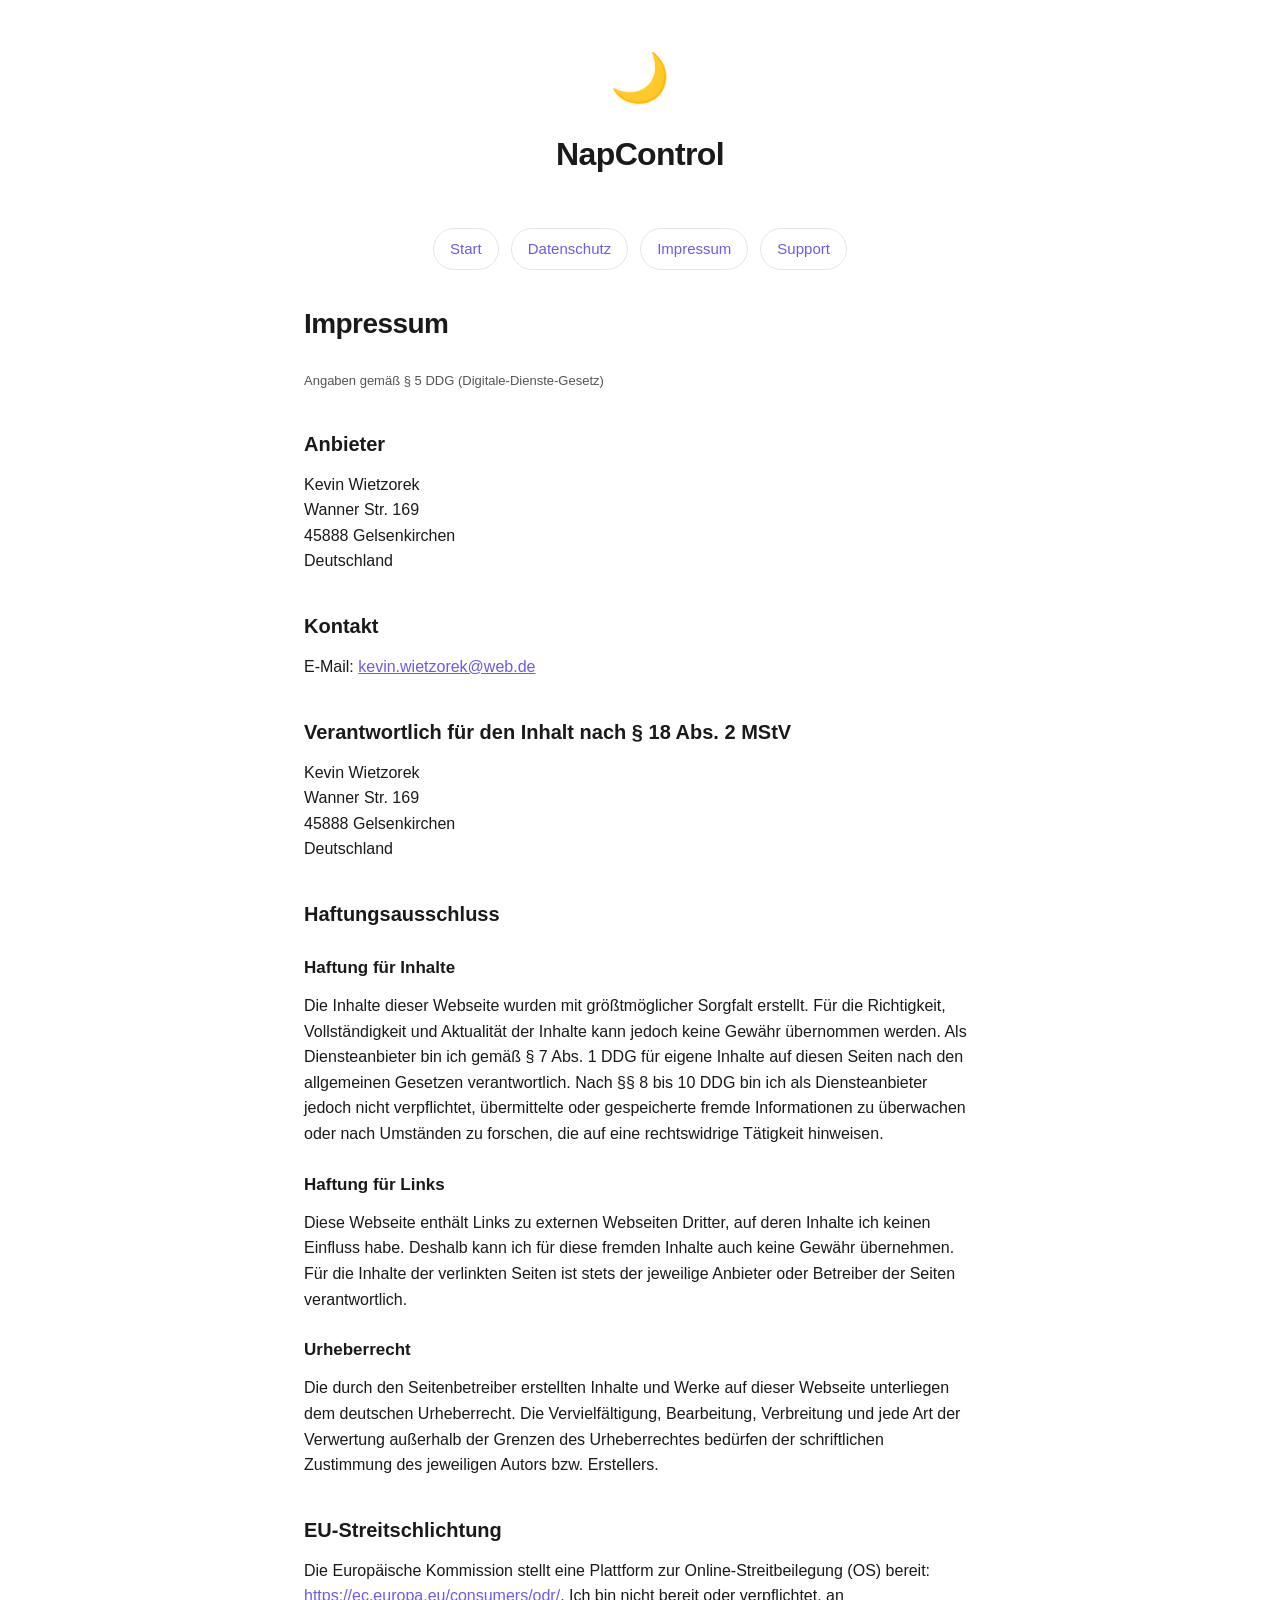
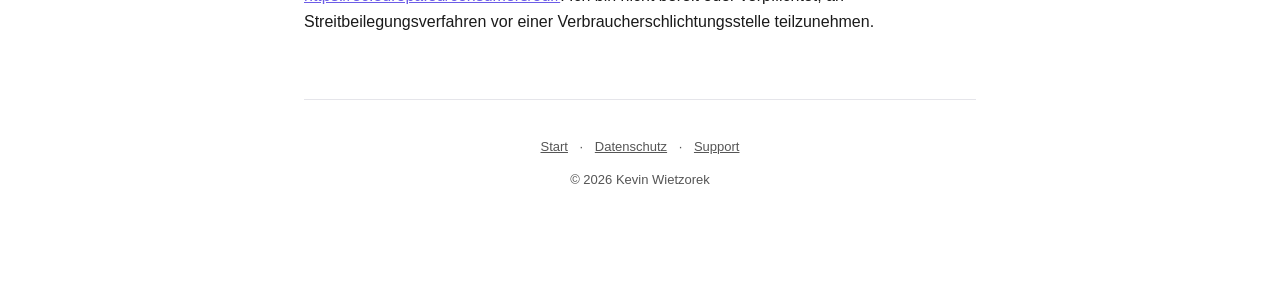
==== impressum.html @ 8b0388f9 "feat: initial site (privacy, impressum, support, landing) Adds the four pages required for App Store" ====
<!DOCTYPE html>
<html lang="de">
<head>
    <meta charset="UTF-8">
    <meta name="viewport" content="width=device-width, initial-scale=1.0">
    <title>Impressum — NapControl</title>
    <link rel="stylesheet" href="style.css">
</head>
<body>
    <div class="container">
        <header>
            <div class="logo">🌙</div>
            <h1>NapControl</h1>
        </header>

        <nav>
            <a href="index.html">Start</a>
            <a href="privacy.html">Datenschutz</a>
            <a href="impressum.html">Impressum</a>
            <a href="support.html">Support</a>
        </nav>

        <main>
            <h1>Impressum</h1>
            <p class="meta">Angaben gemäß § 5 DDG (Digitale-Dienste-Gesetz)</p>

            <h2>Anbieter</h2>
            <p>
                Kevin Wietzorek<br>
                Wanner Str. 169<br>
                45888 Gelsenkirchen<br>
                Deutschland
            </p>

            <h2>Kontakt</h2>
            <p>
                E-Mail: <a href="mailto:kevin.wietzorek@web.de">kevin.wietzorek@web.de</a>
            </p>

            <h2>Verantwortlich für den Inhalt nach § 18 Abs. 2 MStV</h2>
            <p>
                Kevin Wietzorek<br>
                Wanner Str. 169<br>
                45888 Gelsenkirchen<br>
                Deutschland
            </p>

            <h2>Haftungsausschluss</h2>

            <h3>Haftung für Inhalte</h3>
            <p>Die Inhalte dieser Webseite wurden mit größtmöglicher Sorgfalt erstellt. Für die Richtigkeit, Vollständigkeit und Aktualität der Inhalte kann jedoch keine Gewähr übernommen werden. Als Diensteanbieter bin ich gemäß § 7 Abs. 1 DDG für eigene Inhalte auf diesen Seiten nach den allgemeinen Gesetzen verantwortlich. Nach §§ 8 bis 10 DDG bin ich als Diensteanbieter jedoch nicht verpflichtet, übermittelte oder gespeicherte fremde Informationen zu überwachen oder nach Umständen zu forschen, die auf eine rechtswidrige Tätigkeit hinweisen.</p>

            <h3>Haftung für Links</h3>
            <p>Diese Webseite enthält Links zu externen Webseiten Dritter, auf deren Inhalte ich keinen Einfluss habe. Deshalb kann ich für diese fremden Inhalte auch keine Gewähr übernehmen. Für die Inhalte der verlinkten Seiten ist stets der jeweilige Anbieter oder Betreiber der Seiten verantwortlich.</p>

            <h3>Urheberrecht</h3>
            <p>Die durch den Seitenbetreiber erstellten Inhalte und Werke auf dieser Webseite unterliegen dem deutschen Urheberrecht. Die Vervielfältigung, Bearbeitung, Verbreitung und jede Art der Verwertung außerhalb der Grenzen des Urheberrechtes bedürfen der schriftlichen Zustimmung des jeweiligen Autors bzw. Erstellers.</p>

            <h2>EU-Streitschlichtung</h2>
            <p>Die Europäische Kommission stellt eine Plattform zur Online-Streitbeilegung (OS) bereit: <a href="https://ec.europa.eu/consumers/odr/" target="_blank" rel="noopener">https://ec.europa.eu/consumers/odr/</a>. Ich bin nicht bereit oder verpflichtet, an Streitbeilegungsverfahren vor einer Verbraucherschlichtungsstelle teilzunehmen.</p>
        </main>

        <footer>
            <p>
                <a href="index.html">Start</a> ·
                <a href="privacy.html">Datenschutz</a> ·
                <a href="support.html">Support</a>
            </p>
            <p>© 2026 Kevin Wietzorek</p>
        </footer>
    </div>
</body>
</html>
---- style.css ----
/* NapControl Web — minimal, lesbar, dark/light auto */
:root {
    --bg: #ffffff;
    --text: #1a1a1a;
    --text-secondary: #555;
    --accent: #6c5ce7;       /* napViolet */
    --border: #e5e5ea;
    --card-bg: #f5f5f7;
}

@media (prefers-color-scheme: dark) {
    :root {
        --bg: #0b1220;
        --text: #f0f0f5;
        --text-secondary: #a0a0a8;
        --accent: #a29bfe;   /* napLavender */
        --border: #2a2a3a;
        --card-bg: #1a1a2e;
    }
}

* {
    box-sizing: border-box;
}

html {
    -webkit-text-size-adjust: 100%;
}

body {
    font-family: -apple-system, BlinkMacSystemFont, "SF Pro Text", "Helvetica Neue", Arial, sans-serif;
    background: var(--bg);
    color: var(--text);
    line-height: 1.6;
    margin: 0;
    padding: 0;
}

.container {
    max-width: 720px;
    margin: 0 auto;
    padding: 40px 24px 80px;
}

header {
    margin-bottom: 48px;
    text-align: center;
}

header .logo {
    font-size: 48px;
    margin-bottom: 12px;
}

header h1 {
    font-size: 32px;
    font-weight: 700;
    margin: 0 0 8px;
    letter-spacing: -0.02em;
}

header .tagline {
    color: var(--text-secondary);
    font-size: 17px;
    margin: 0;
}

nav {
    display: flex;
    flex-wrap: wrap;
    gap: 12px;
    justify-content: center;
    margin: 32px 0;
}

nav a {
    color: var(--accent);
    text-decoration: none;
    padding: 8px 16px;
    border: 1px solid var(--border);
    border-radius: 999px;
    font-size: 15px;
    transition: background 0.15s;
}

nav a:hover {
    background: var(--card-bg);
}

main h1 {
    font-size: 28px;
    font-weight: 700;
    margin-top: 0;
    margin-bottom: 24px;
    letter-spacing: -0.02em;
}

main h2 {
    font-size: 20px;
    font-weight: 600;
    margin-top: 36px;
    margin-bottom: 12px;
}

main h3 {
    font-size: 17px;
    font-weight: 600;
    margin-top: 24px;
    margin-bottom: 8px;
}

main p, main li {
    font-size: 16px;
    color: var(--text);
}

main p {
    margin: 12px 0;
}

main ul, main ol {
    padding-left: 24px;
}

main li {
    margin: 6px 0;
}

main a {
    color: var(--accent);
}

.card {
    background: var(--card-bg);
    border: 1px solid var(--border);
    border-radius: 12px;
    padding: 20px 24px;
    margin: 24px 0;
}

.card.highlight {
    border-color: var(--accent);
}

.meta {
    color: var(--text-secondary);
    font-size: 13px;
    margin-top: 4px;
}

footer {
    margin-top: 64px;
    padding-top: 24px;
    border-top: 1px solid var(--border);
    text-align: center;
    color: var(--text-secondary);
    font-size: 13px;
}

footer a {
    color: var(--text-secondary);
    margin: 0 8px;
}

@media (max-width: 480px) {
    .container { padding: 24px 16px 60px; }
    header h1 { font-size: 26px; }
    main h1 { font-size: 24px; }
    main h2 { font-size: 18px; }
}
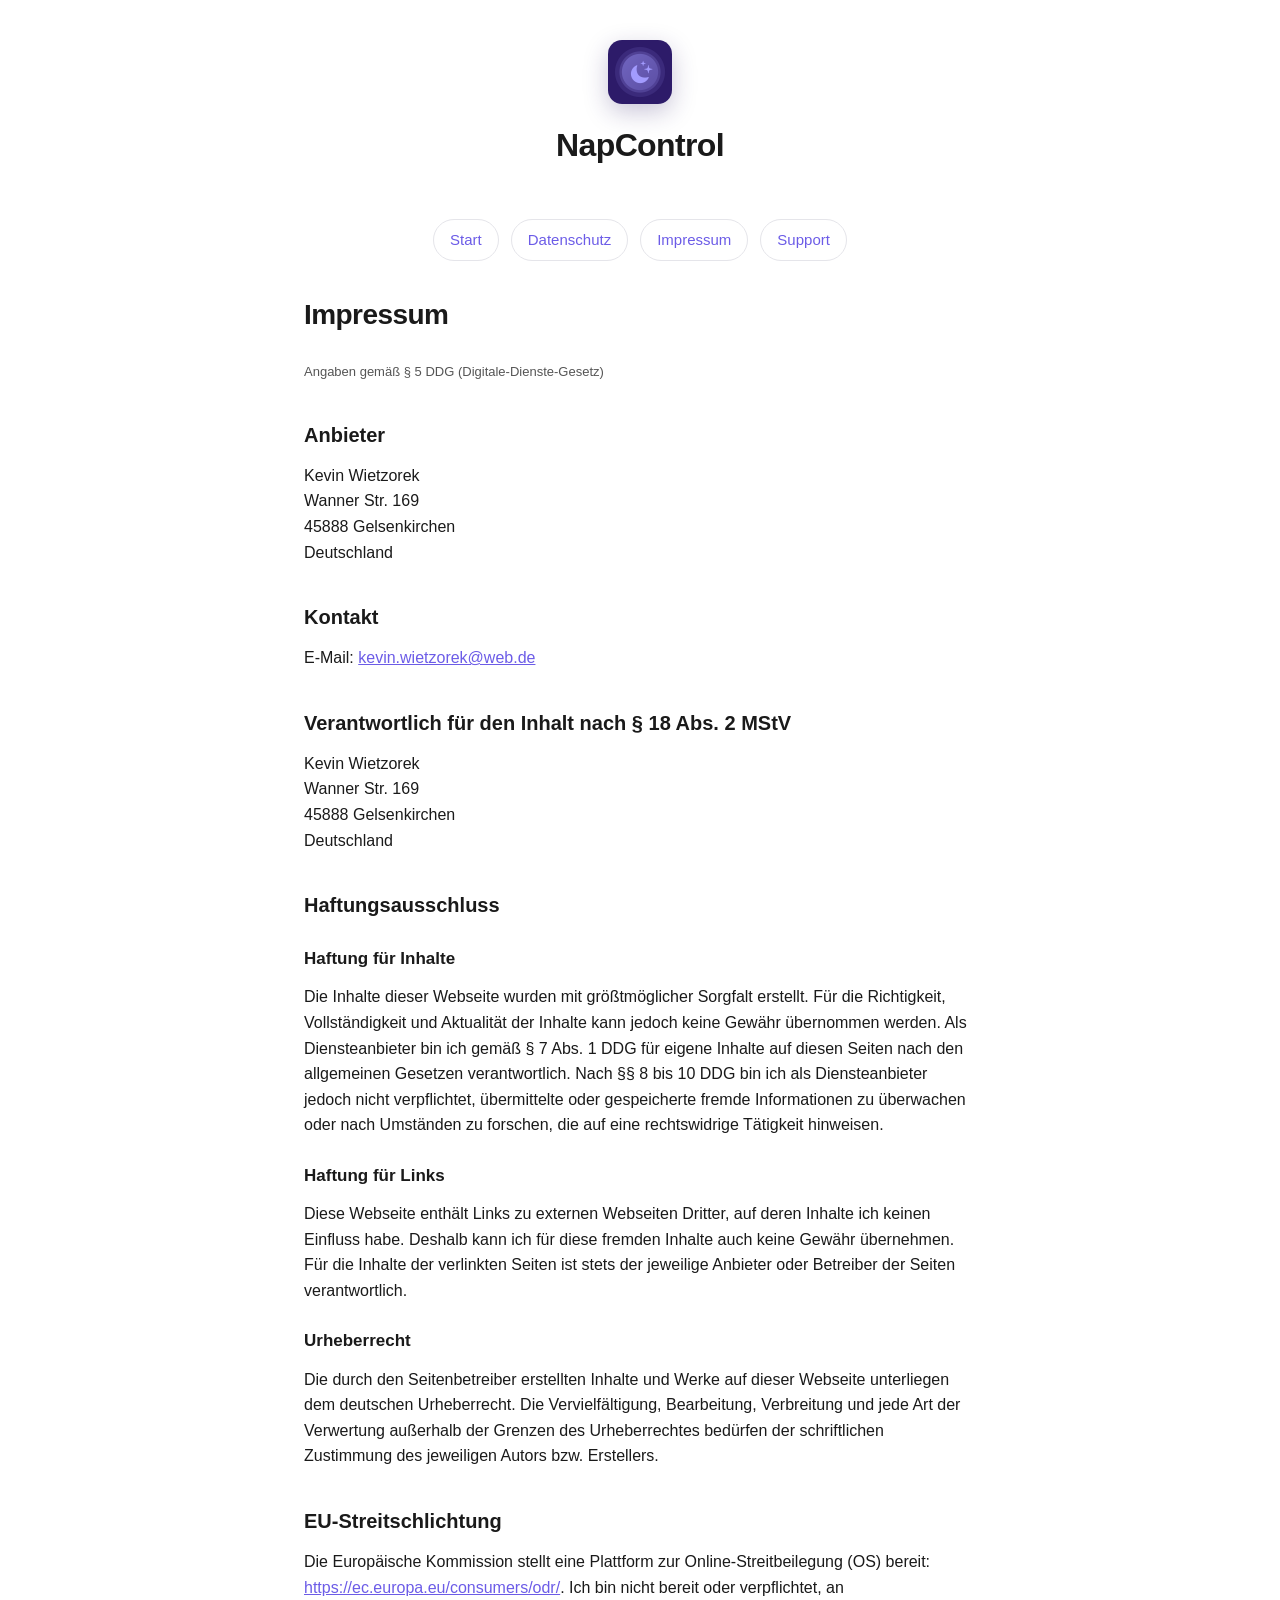
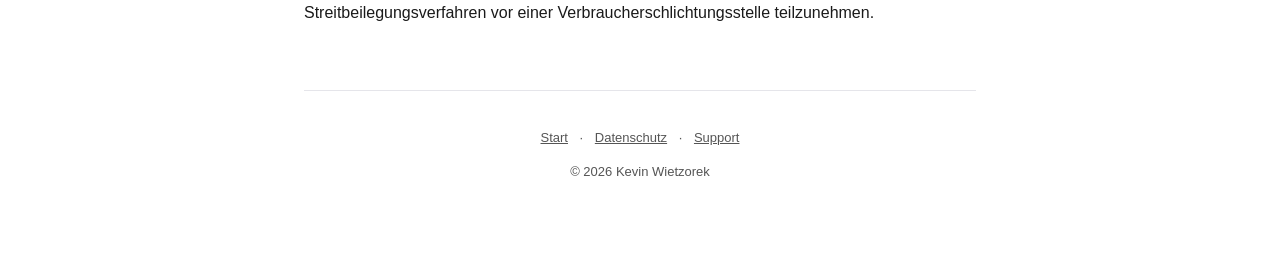
==== commit 5433130c: "feat(web): use NapControl app icon instead of moon emoji Drops the 🌙 placeholder in the header of al" ====
--- a/impressum.html
+++ b/impressum.html
@@ -9,7 +9,7 @@
 <body>
     <div class="container">
         <header>
-            <div class="logo">🌙</div>
+            <div class="logo"><img src="icon.png" alt="NapControl Icon" width="64" height="64"></div>
             <h1>NapControl</h1>
         </header>
 
--- a/style.css
+++ b/style.css
@@ -48,8 +48,15 @@
 }
 
 header .logo {
-    font-size: 48px;
-    margin-bottom: 12px;
+    margin-bottom: 16px;
+    line-height: 0;
+}
+
+header .logo img {
+    border-radius: 22%;
+    box-shadow: 0 8px 24px rgba(45, 27, 105, 0.25);
+    max-width: 100%;
+    height: auto;
 }
 
 header h1 {
